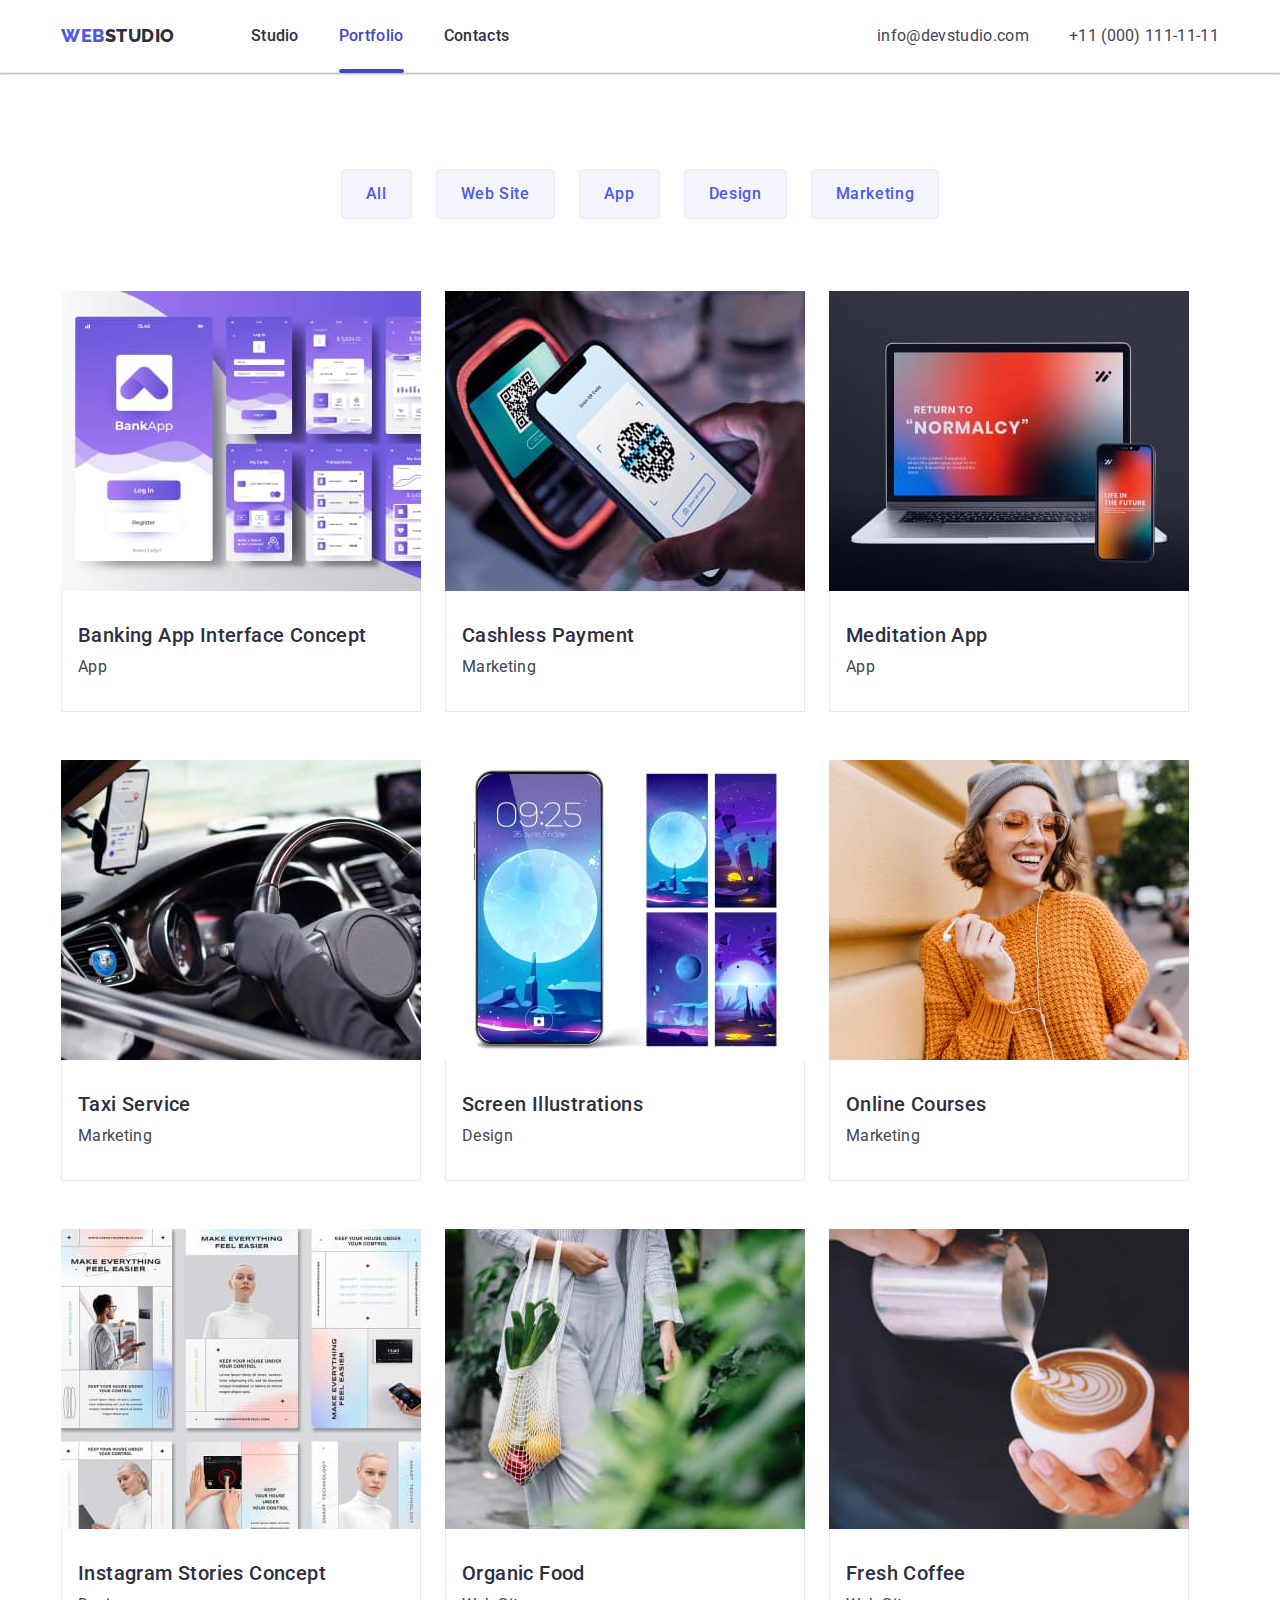
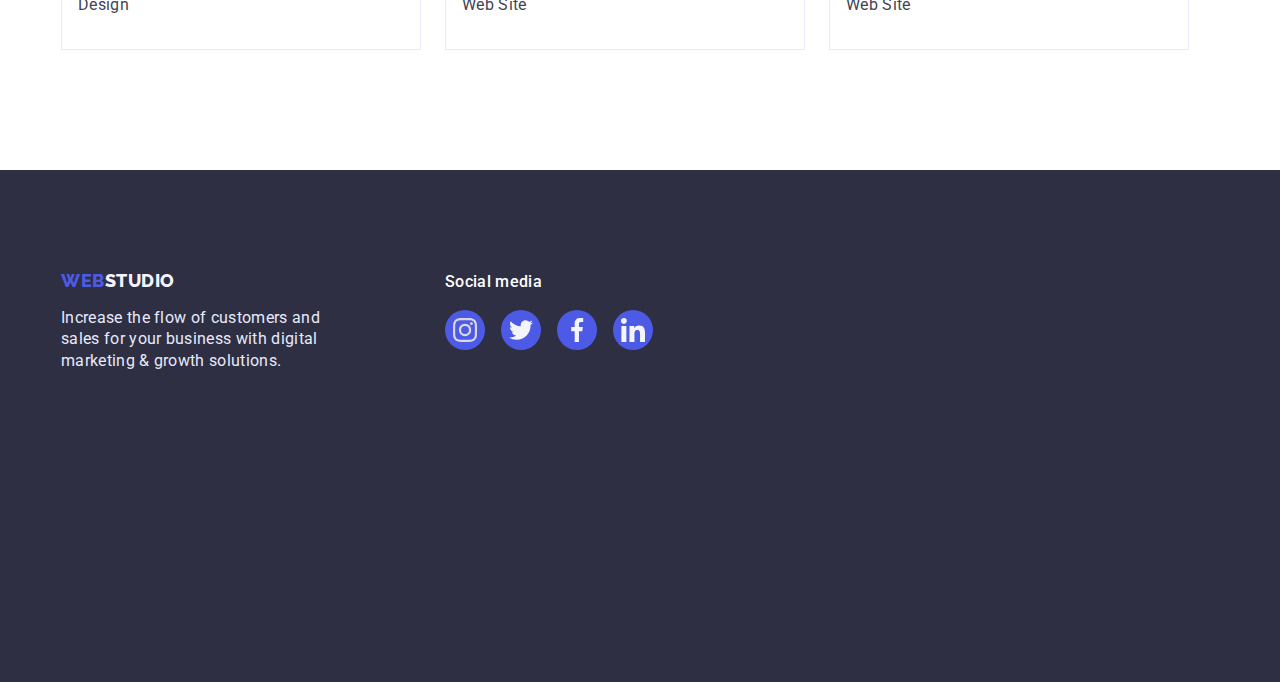
==== portfolio.html @ 30a54fb8 "summary" ====
<!DOCTYPE html>
<html lang="en">
  <head>
    <meta charset="UTF-8" />
    <meta http-equiv="X-UA-Compatible" content="IE=edge" />
    <meta name="viewport" content="width=device-width, initial-scale=1.0" />
    <title>Portfolio</title>
    <link rel="preconnect" href="https://fonts.googleapis.com" />
    <link rel="preconnect" href="https://fonts.gstatic.com" crossorigin />
    <link
      href="https://fonts.googleapis.com/css2?family=Raleway:wght@800&family=Roboto:wght@400;500;700&display=swap"
      rel="stylesheet"
    />
    <link
      rel="stylesheet"
      href="https://cdnjs.cloudflare.com/ajax/libs/modern-normalize/1.1.0/modern-normalize.min.css"
      integrity="sha512-wpPYUAdjBVSE4KJnH1VR1HeZfpl1ub8YT/NKx4PuQ5NmX2tKuGu6U/JRp5y+Y8XG2tV+wKQpNHVUX03MfMFn9Q=="
      crossorigin="anonymous"
      referrerpolicy="no-referrer"
    />
    <link
      rel="stylesheet"
      href="https://cdnjs.cloudflare.com/ajax/libs/animate.css/4.1.1/animate.min.css"
    />
    <link rel="stylesheet" href="./css/styles.css" />
  </head>
  <body>
    <!--Header-->
    <header class="header">
      <div class="container header-container">
        <nav class="site-nav">
          <a href="./index.html" class="logo-link logo-web link"
            >Web<span class="logo-studio">Studio</span></a
          >
          <!--navigation list-->
          <ul class="header-list list">
            <li class="header-item">
              <a class="header-link link" href="./index.html">Studio</a>
            </li>
            <li class="header-item">
              <a class="header-link link current" href="./portfolio.html"
                >Portfolio</a
              >
            </li>
            <li class="header-item">
              <a class="header-link link" href="">Contacts</a>
            </li>
          </ul>
        </nav>
        <address class="address">
          <ul class="contact-list list">
            <li class="contact-item">
              <a href="mailto:info@devstudio.com" class="contact link"
                >info@devstudio.com</a
              >
            </li>
            <li class="contact-item">
              <a href="tel:+110001111111" class="contact link"
                >+11 (000) 111-11-11</a
              >
            </li>
          </ul>
        </address>
      </div>
    </header>
    <!--Hero-->
    <main>
      <section class="portfolio">
        <div class="container">
          <h1 hidden>Field of activity</h1>
          <ul class="list-button list">
            <li class="button-nav">
              <button class="portfolio-modal-btn" type="button">All</button>
            </li>
            <li class="button-nav">
              <button class="portfolio-modal-btn" type="button">
                Web Site
              </button>
            </li>
            <li class="button-nav">
              <button class="portfolio-modal-btn" type="button">App</button>
            </li>
            <li class="button-nav">
              <button class="portfolio-modal-btn" type="button">Design</button>
            </li>
            <li class="button-nav">
              <button class="portfolio-modal-btn" type="button">
                Marketing
              </button>
            </li>
          </ul>
          <ul class="list row-cards-list">
            <li class="row-cards">
              <a href="" class="row-cards-link link">
                <div class="cards-top-wrap">
                  <img
                    src="./images/banking.jpg"
                    alt="service"
                    width="360"
                    height="300"
                  />
                  <p class="cards-cover-text">
                    14 Stylish and User-Friendly App Design Concepts · Task
                    Manager App · Calorie Tracker App · Exotic Fruit Ecommerce
                    App · Cloud Storage App
                  </p>
                </div>
                <div class="cards-container">
                  <h2 class="hero-media-img-title">
                    Banking App Interface Concept
                  </h2>
                  <p class="section-img-description">App</p>
                </div></a
              >
            </li>
            <li class="row-cards">
              <a href="" class="row-cards-link link">
                <div class="cards-top-wrap">
                  <img
                    src="./images/payment.jpg"
                    alt="cashless"
                    width="360"
                    height="300"
                  />
                  <p class="cards-cover-text">
                    14 Stylish and User-Friendly App Design Concepts · Task
                    Manager App · Calorie Tracker App · Exotic Fruit Ecommerce
                    App · Cloud Storage App
                  </p>
                </div>
                <div class="cards-container">
                  <h2 class="hero-media-img-title">Cashless Payment</h2>
                  <p class="section-img-description">Marketing</p>
                </div></a
              >
            </li>
            <li class="row-cards">
              <a href="" class="row-cards-link link"
                ><div class="cards-top-wrap">
                  <img
                    src="./images/add.jpg"
                    alt="meditation"
                    width="360"
                    height="300"
                  />
                  <p class="cards-cover-text">
                    14 Stylish and User-Friendly App Design Concepts · Task
                    Manager App · Calorie Tracker App · Exotic Fruit Ecommerce
                    App · Cloud Storage App
                  </p>
                </div>
                <div class="cards-container">
                  <h2 class="hero-media-img-title">Meditation App</h2>
                  <p class="section-img-description">App</p>
                </div></a
              >
            </li>
            <li class="row-cards">
              <a href="" class="row-cards-link link"
                ><div class="cards-top-wrap">
                  <img
                    src="./images/taxi.jpg"
                    alt="taxiservice"
                    width="360"
                    height="300"
                  />
                  <p class="cards-cover-text">
                    14 Stylish and User-Friendly App Design Concepts · Task
                    Manager App · Calorie Tracker App · Exotic Fruit Ecommerce
                    App · Cloud Storage App
                  </p>
                </div>
                <div class="cards-container">
                  <h2 class="hero-media-img-title">Taxi Service</h2>
                  <p class="section-img-description">Marketing</p>
                </div></a
              >
            </li>
            <li class="row-cards">
              <a href="" class="row-cards-link link"
                ><div class="cards-top-wrap">
                  <img
                    src="./images/screen.jpg"
                    alt="illustration"
                    width="360"
                    height="300"
                  />
                  <p class="cards-cover-text">
                    14 Stylish and User-Friendly App Design Concepts · Task
                    Manager App · Calorie Tracker App · Exotic Fruit Ecommerce
                    App · Cloud Storage App
                  </p>
                </div>
                <div class="cards-container">
                  <h2 class="hero-media-img-title">Screen Illustrations</h2>
                  <p class="section-img-description">Design</p>
                </div></a
              >
            </li>
            <li class="row-cards">
              <a href="" class="row-cards-link link"
                ><div class="cards-top-wrap">
                  <img
                    src="./images/onlinecourses.jpg"
                    alt="courses"
                    width="360"
                    height="300"
                  />
                  <p class="cards-cover-text">
                    14 Stylish and User-Friendly App Design Concepts · Task
                    Manager App · Calorie Tracker App · Exotic Fruit Ecommerce
                    App · Cloud Storage App
                  </p>
                </div>
                <div class="cards-container">
                  <h2 class="hero-media-img-title">Online Courses</h2>
                  <p class="section-img-description">Marketing</p>
                </div></a
              >
            </li>
            <li class="row-cards">
              <a href="" class="row-cards-link link"
                ><div class="cards-top-wrap">
                  <img
                    src="./images/instagram.jpg"
                    alt="storiescontent"
                    width="360"
                    height="300"
                  />
                  <p class="cards-cover-text">
                    14 Stylish and User-Friendly App Design Concepts · Task
                    Manager App · Calorie Tracker App · Exotic Fruit Ecommerce
                    App · Cloud Storage App
                  </p>
                </div>
                <div class="cards-container">
                  <h2 class="hero-media-img-title">
                    Instagram Stories Concept
                  </h2>
                  <p class="section-img-description">Design</p>
                </div></a
              >
            </li>
            <li class="row-cards">
              <a href="" class="row-cards-link link"
                ><div class="cards-top-wrap">
                  <img
                    src="./images/organicfood.jpg"
                    alt="organicfood"
                    width="360"
                    height="300"
                  />
                  <p class="cards-cover-text">
                    14 Stylish and User-Friendly App Design Concepts · Task
                    Manager App · Calorie Tracker App · Exotic Fruit Ecommerce
                    App · Cloud Storage App
                  </p>
                </div>
                <div class="cards-container">
                  <h2 class="hero-media-img-title">Organic Food</h2>
                  <p class="section-img-description">Web Site</p>
                </div></a
              >
            </li>
            <li class="row-cards">
              <a href="" class="row-cards-link link"
                ><div class="cards-top-wrap">
                  <img
                    src="./images/coffee.jpg"
                    alt="freshcofee"
                    width="360"
                    height="300"
                  />
                  <p class="cards-cover-text">
                    14 Stylish and User-Friendly App Design Concepts · Task
                    Manager App · Calorie Tracker App · Exotic Fruit Ecommerce
                    App · Cloud Storage App
                  </p>
                </div>
                <div class="cards-container">
                  <h2 class="hero-media-img-title">Fresh Coffee</h2>
                  <p class="section-img-description">Web Site</p>
                </div></a
              >
            </li>
          </ul>
        </div>
      </section>
    </main>
    <footer class="footer logo-link">
      <div class="footer-wrap container">
        <div>
          <a href="./index.html" class="logo-web link"
            >Web<span class="logo-studio-footer">studio</span></a
          >
          <p class="footer-text">
            Increase the flow of customers and sales for your business with
            digital marketing & growth solutions.
          </p>
        </div>
        <div class="social-nav">
          <h3 class="social-text">Social media</h3>
          <ul class="footer-soc-list list">
            <li class="footer-soc-item">
              <a href="" class="footer-soc-link link">
                <svg width="24" height="24" class="footer-soc-icon">
                  <use href="./images/icons.svg#icon-instagram"></use>
                </svg>
              </a>
            </li>
            <li class="footer-soc-item">
              <a href="" class="footer-soc-link link">
                <svg width="24" height="24" class="footer-soc-icon">
                  <use href="./images/icons.svg#icon-twitter"></use>
                </svg>
              </a>
            </li>
            <li class="footer-soc-item">
              <a href="" class="footer-soc-link link">
                <svg width="24" height="24" class="footer-soc-icon">
                  <use href="./images/icons.svg#icon-facebook"></use>
                </svg>
              </a>
            </li>
            <li class="footer-soc-item">
              <a href="" class="footer-soc-link link">
                <svg width="24" height="24" class="footer-soc-icon">
                  <use href="./images/icons.svg#icon-linkedin"></use>
                </svg>
              </a>
            </li>
          </ul>
        </div>
      </div>
    </footer>
  </body>
</html>
---- css/styles.css ----
:root {
  --main-title-color: #ffffff;
  --main-second-color: #2e2f42;
  --main-btn-color: #4d5ae5;
  --second-btn-color: #404bbf;
}

p,
h1,
h2,
h3,
h4,
h5,
h6 {
  margin: 0;
}

ul {
  padding-left: 0;
  margin: 0;
}

button {
  cursor: pointer;
}

address {
  font-style: normal;
}

body {
  font-family: "Roboto", sans-serif;
  font-style: normal;
  color: #434455;
  margin: 0;
}

img {
  display: block;
  max-width: 100%;
  height: auto;
}

.list {
  list-style: none;
}

.link {
  text-decoration: none;
}

.container {
  max-width: 1158px;
  padding-left: 15px;
  padding-right: 15px;
  margin: 0 auto;
}

/*======================Header===================*/

.header {
  border-bottom: 1px solid #e7e9fc;
  box-shadow: 0px 2px 1px rgba(46, 47, 66, 0.08),
    0px 1px 1px rgba(46, 47, 66, 0.16), 0px 1px 6px rgba(46, 47, 66, 0.08);
  padding-top: 24px;
  padding-bottom: 24px;
}

.header-container {
  display: flex;
}

.site-nav {
  display: flex;
  align-items: center;
  margin-right: auto;
}

.logo-link {
  margin-right: 76px;
}

.logo-web {
  font-family: "Raleway", sans-serif;
  color: #4d5ae5;
  text-transform: uppercase;
  font-weight: 800;
  font-size: 18px;
  line-height: 1.17;
  letter-spacing: 0.03em;
}

.logo-studio {
  color: #2e2f42;
}

.logo-studio-footer {
  color: #f4f4fd;
}

.header-list {
  display: flex;
  gap: 40px;
}

.header-link {
  display: block;
  position: relative;
  font-weight: 500;
  font-size: 16px;
  line-height: 1.5;
  letter-spacing: 0.02em;
  color: #2e2f42;
  transition: color 250ms;
  transition-timing-function: cubic-bezier(0.4, 0, 0.2, 1);
}

.header-link:hover,
.header-link:focus {
  color: #404bbf;
}

.header-link.current {
  color: #404bbf;
}

.current::after {
  content: "";
  position: absolute;
  width: 100%;
  height: 4px;
  left: 0px;
  bottom: 0;
  top: 45px;
  display: block;
  background-color: #404bbf;
  border-radius: 2px;
}

.contact-list {
  display: flex;
  gap: 40px;
}

.contact {
  font-size: 16px;
  line-height: 1.5;
  letter-spacing: 0.02em;
  color: #434455;
}

.contact:hover,
.contact:focus {
  color: #404bbf;
  transition: color 250ms;
  transition-timing-function: cubic-bezier(0.4, 0, 0.2, 1);
}

.contact-item {
  font-style: normal;
  margin-left: auto;
}

/*======================Hero=====================*/

.hero {
  background-color: #2e2f42;
  background-image: linear-gradient(
      rgba(46, 47, 66, 0.7),
      rgba(46, 47, 66, 0.7)
    ),
    url(../images/hero-bg.jpg);
  background-repeat: no-repeat;
  background-position: center;
  margin: 0 auto;
  max-width: 1440px;
  height: 600px;
  padding-top: 188px;
  padding-bottom: 188px;
}

.hero-top-title {
  font-weight: 700;
  font-size: 56px;
  line-height: 1.07;
  text-align: center;
  letter-spacing: 0.02em;
  color: var(--main-title-color);
  margin: 0 auto;
  white-space: pre-line;
  margin-bottom: 48px;
  max-width: 496px;
  height: 120px;
  left: 472px;
  top: 260px;
}

.modal-btn {
  min-width: 169px;
  height: 56px;
  font-family: "Roboto", sans-serif;
  font-weight: 500;
  font-size: 16px;
  line-height: 1.5;
  letter-spacing: 0.04em;
  cursor: pointer;
  color: var(--main-title-color);
  background: #4d5ae5;
  box-shadow: 0px 4px 4px rgba(0, 0, 0, 0.15);
  border-radius: 4px;
  border: none;
  display: block;
  margin: 0 auto;
}
.modal-btn:hover,
.modal-btn:focus {
  color: #ffffff;
  background: #404bbf;

  transition: color 250ms;
  transition-timing-function: cubic-bezier(0.4, 0, 0.2, 1);
}

.about {
  padding-top: 120px;
  padding-bottom: 120px;
}

.hero-list {
  display: flex;
  justify-content: space-between;
  gap: 24px;
}

.info-list {
  width: calc((100% - 72px) / 4);
  max-width: 264px;
}

.hero-second-title {
  font-weight: 500;
  font-size: 20px;
  line-height: 1.2;
  letter-spacing: 0.02em;
  color: #2e2f42;
  margin-top: 8px;
  margin-bottom: 8px;
}

.section-description {
  font-size: 16px;
  line-height: 1.33;
  letter-spacing: 0.02em;
  margin-bottom: 8px;
}

.hero-feature {
}
.feature-list {
  display: flex;
  justify-content: center;
  margin-bottom: 8px;
}

.feature-item {
  width: 264px;
  height: 112px;
}

.feature-link {
  width: 100%;
  height: 100%;
  background-color: brown;
  display: flex;
  align-items: center;
  justify-content: center;
  background-color: #f4f4fd;
  border-radius: 4px;
}
.feature-icons {
}

.about-work {
  padding-bottom: 120px;
}

.hero-main-title {
  font-weight: 700;
  font-size: 36px;
  line-height: 1.11;
  text-align: center;
  letter-spacing: 0.02em;
  text-transform: capitalize;
  color: #2e2f42;
  text-align: center;
  margin-bottom: 72px;
}

.about-list {
  display: flex;
  gap: 24px;
  justify-content: space-between;
}

.about-team {
  padding-top: 120px;
  padding-bottom: 120px;
  background-color: #f4f4fd;
}

.about-item {
  width: calc((100% - 48px) / 3);
  background-color: #ffffff;
  box-shadow: 0px 1px 6px rgba(46, 47, 66, 0.08),
    0px 1px 1px rgba(46, 47, 66, 0.16), 0px 2px 1px rgba(46, 47, 66, 0.08);
  border-radius: 0px 0px 4px 4px;
}

.hero-text {
  display: flex;
  flex-direction: column;
  justify-content: center;
  align-items: center;
  padding: 32px 16px;
}

.team-soc-list {
  display: flex;
  justify-content: center;
  gap: 24px;
}

.taem-soc-item {
  height: 40px;
  width: 40px;
}

.team-soc-link {
  width: 100%;
  height: 100%;
  border-radius: 50%;
  background-color: #4d5ae5;
  display: flex;
  align-items: center;
  justify-content: center;
  color: #ffffff;
}

.team-soc-icon {
  fill: currentColor;
}
.team-soc-link:hover {
  background-color: #404bbf;
  color: #ffffff;
  transition: transform 250ms cubic-bezier(0.4, 0, 0.2, 1), linear;
}

.сustomers {
  position: relative;
  background-color: #ffffff;
  text-align: center;
  padding-top: 120px;
  padding-bottom: 120px;
}

.сustomers-logo {
  display: flex;
  flex-direction: row;
  align-items: center;
  justify-content: space-between;
  cursor: pointer;
  padding: 0px;
  gap: 24px;
  width: 1128px;
  height: 88px;
  left: 156px;
}

.сustomers-item {
  top: 16px;
  left: 32px;
  width: 168px;
  height: 88px;
}

.сustomers-link {
  width: 100%;
  height: 100%;
  border-radius: 50%;
  display: flex;
  border: 1px solid #8e8f99;
  border-radius: 4px;
  align-items: center;
  justify-content: center;
  fill: #4d5ae5;
}

.сustomers-icon {
  fill: #8e8f99;
}
.сustomers-link:hover {
  border-color: #4d5ae5;
  transition: transform 250ms cubic-bezier(0.4, 0, 0.2, 1), linear;
}

.сustomers-link:hover .сustomers-icon {
  fill: #4d5ae5;
}

/*======================footer=====================*/
.footer {
  background-color: #2e2f42;
  height: 312px;
  margin-right: auto;
  padding-top: 100px;
  padding-bottom: 100px;
}
.footer-wrap {
  display: flex;
  gap: 120;
}

.footer-text {
  font-style: normal;
  font-weight: 400;
  font-size: 16px;
  line-height: 1.33;
  letter-spacing: 0.02em;
  color: #e7e9fc;
  display: flex;
  max-width: 264px;
  margin-top: 16px;
  margin-right: 120px;
}

.social-nav {
  align-items: center;
  margin-right: auto;
  padding-bottom: 132px;
}

.social-text {
  font-style: normal;
  font-weight: 500;
  font-size: 16px;
  line-height: 1.5;
  letter-spacing: 0.02em;
  color: #ffffff;
}

.footer-soc-list {
  display: inline-flex;
  margin-top: 16px;
  gap: 16px;
}

.footer-soc-item {
  height: 40px;
  width: 40px;
}
.footer-soc-link {
  width: 100%;
  height: 100%;
  border-radius: 50%;
  background-color: #4d5ae5;
  display: flex;
  align-items: center;
  justify-content: center;
}

.footer-soc-icon {
  fill: currentColor;
}
.footer-soc-link:hover {
  background-color: #31d0aa;
  transition: transform 250ms cubic-bezier(0.4, 0, 0.2, 1), linear;
}

.footer-soc-link:hover .footer-soc-icon {
  fill: #8e8f99;
}

/*==================portfolio===============*/

.portfolio {
  padding-top: 96px;
  padding-bottom: 120px;
}

.list-button {
  display: flex;
  gap: 24px;
  margin-bottom: 72px;
  justify-content: center;
}

.portfolio-modal-btn {
  font-family: "Roboto", sans-serif;
  font-style: normal;
  font-weight: 500;
  font-size: 16px;
  line-height: 1.5;
  letter-spacing: 0.04em;
  color: #4d5ae5;
  background-color: #f4f4fd;
  border: 1px solid #e7e9fc;
  border-radius: 4px;
  cursor: pointer;
  margin: 0 auto;
  padding: 12px 24px;
}

.portfolio-modal-btn:hover,
.portfolio-modal-btn:focus {
  color: #ffffff;
  background-color: #404bbf;
  box-shadow: 0px 3px 1px rgba(0, 0, 0, 0.1), 0px 2px 1px rgba(0, 0, 0, 0.08),
    0px 2px 2px rgba(0, 0, 0, 0.12);
  transition: transform 2500ms cubic-bezier(0.4, 0, 0.2, 1), linear;
}

.row-cards-list {
  display: flex;
  flex-wrap: wrap;
  column-gap: 24px;
  row-gap: 48px;
}

.row-cards {
  width: calc(100% - 48 / 3);
  cursor: pointer;
}

.row-cards-link {
  display: block;
}

.row-cards-link:hover,
.row-cards-link:focus {
  box-shadow: 0px 1px 6px rgba(46, 47, 66, 0.08),
    0px 1px 1px rgba(46, 47, 66, 0.16), 0px 2px 1px rgba(46, 47, 66, 0.08);
}

.row-cards:hover .cards-cover-text {
  transform: translateY(0%);
  transition: transform 300ms linear;
}

.cards-top-wrap {
  position: relative;
  overflow: hidden;
}

.cards-cover-text {
  position: absolute;
  top: 0;
  font-style: normal;
  font-weight: 400;
  font-size: 16px;
  line-height: 1.5;
  letter-spacing: 0.02em;
  padding-top: 40px;
  padding-left: 32px;
  padding-right: 32px;
  color: #f4f4fd;
  background: #4d5ae5;
  height: 100%;
  transform: translateY(100%);
}
.cards-container {
  background-color: #ffffff;
  border: 1px solid #e7e9fc;
  border-top: none;
  padding-top: 32px;
  padding-bottom: 32px;
  padding-left: 16px;
}

.hero-media-img-title {
  font-weight: 500;
  font-size: 20px;
  line-height: 1.2;
  letter-spacing: 0.02em;
  color: #2e2f42;
  margin-bottom: 8px;
}

.section-img-description {
  font-size: 16px;
  line-height: 1.5;
  letter-spacing: 0.02em;
  color: #434455;
}
.backdrop {
  position: fixed;
  top: 0;
  width: 100%;
  height: 100%;
  padding-top: 88px;
  padding-bottom: 16px;
  background-color: rgba(46, 47, 66, 0.4);
  background: 0px 1px 1px rgba(0, 0, 0, 0.14), 0px 1px 3px rgba(0, 0, 0, 0.12),
    0px 2px 1px rgba(0, 0, 0, 0.2);
  transition: opacity 300ms linear, visibility 300ms linear;
}
.modal {
  width: 408px;
  min-height: 576px;
  left: 516px;
  top: 88px;
  background-color: #fcfcfc;
  border-radius: 4px;
  position: absolute;
  top: 50%;
  left: 50%;
  transform: translate(-50%, -50%) scaleY(1);
  transition: transform 300ms linear;
  padding: 24px;
}

.modal-close {
  display: flex;
  position: absolute;
  top: 24px;
  right: 24px;
  width: 24px;
  height: 24px;
  border-radius: 50%;
  align-items: center;
  justify-content: center;
  background: #e7e9fc;
  border: 1px solid rgba(0, 0, 0, 0.1);
  padding: 8px;
}

.modal-close-icon {
  top: 8px;
  left: 8px;
}

.backdrop.is-hidden .modal {
  transform: translate(-50%, -50%) scaleY(0);
}

.is-hidden {
  opacity: 0;
  visibility: hidden;
  pointer-events: none;
}
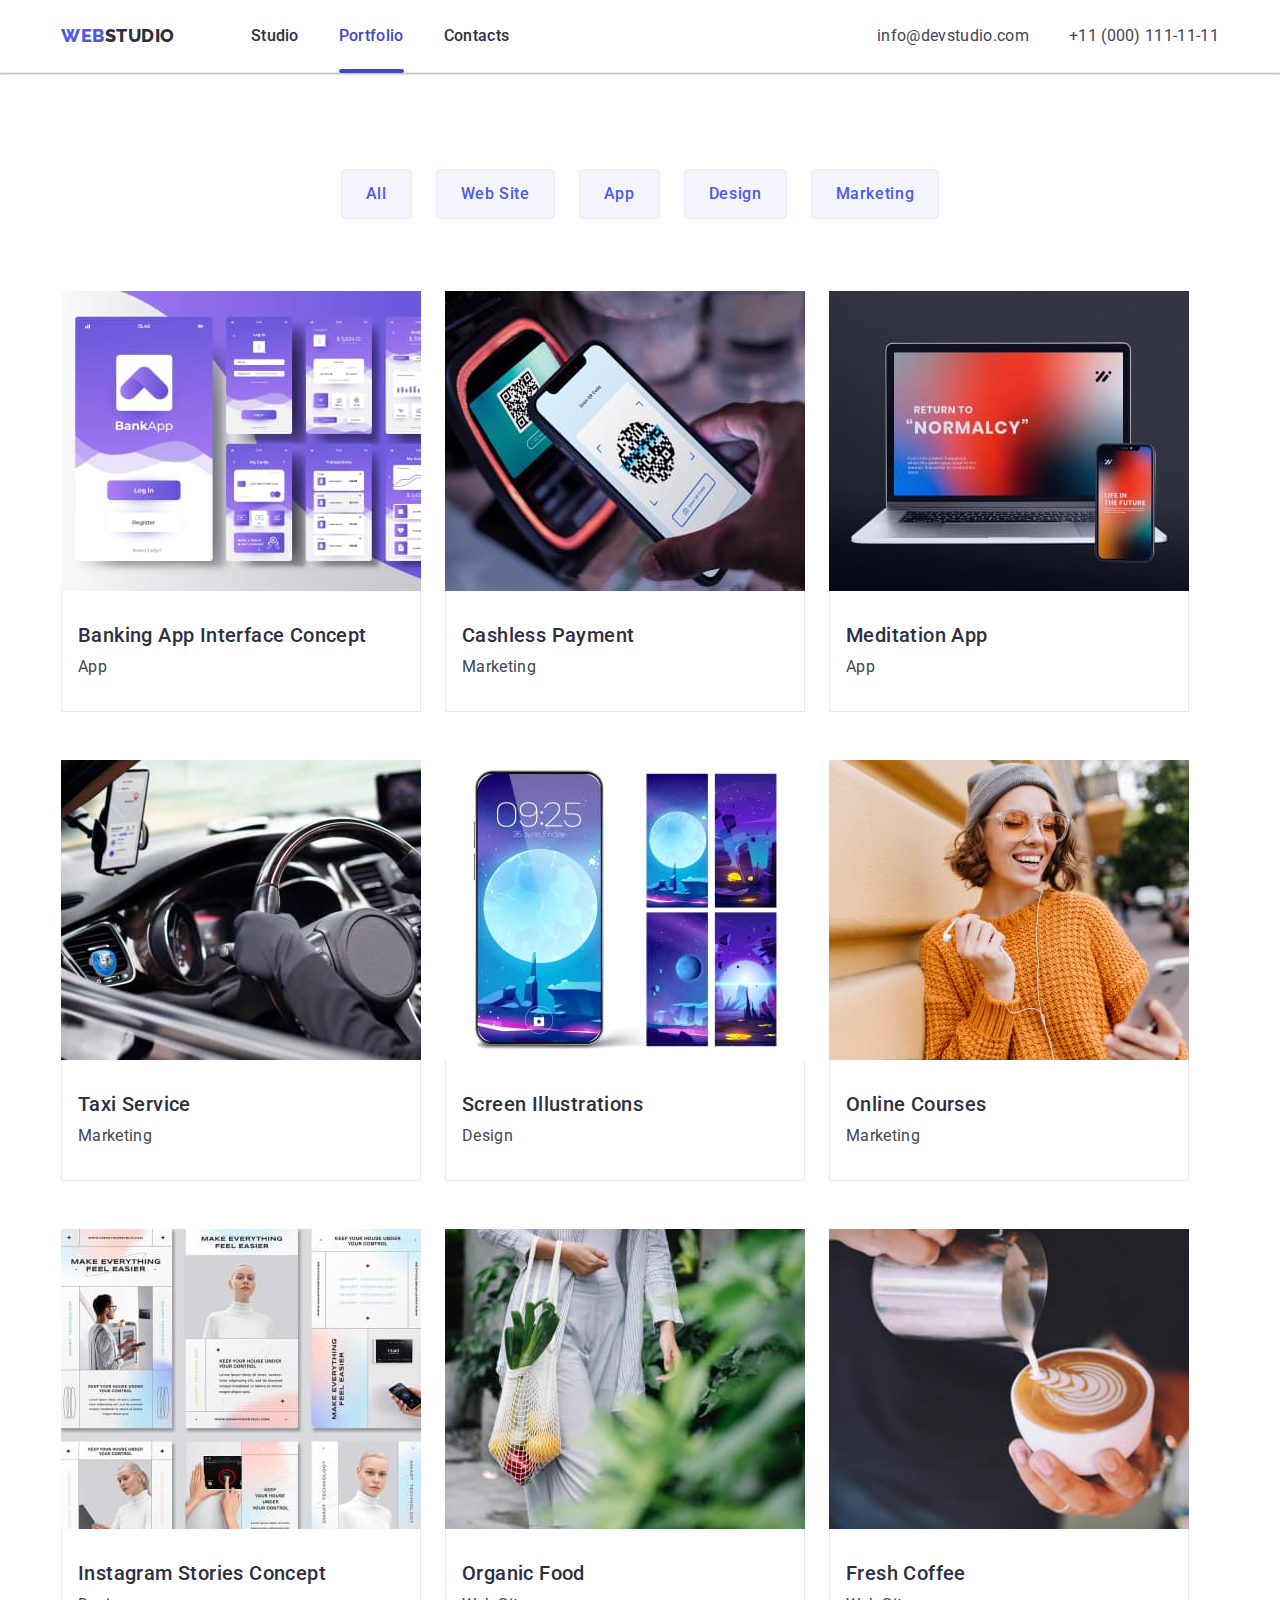
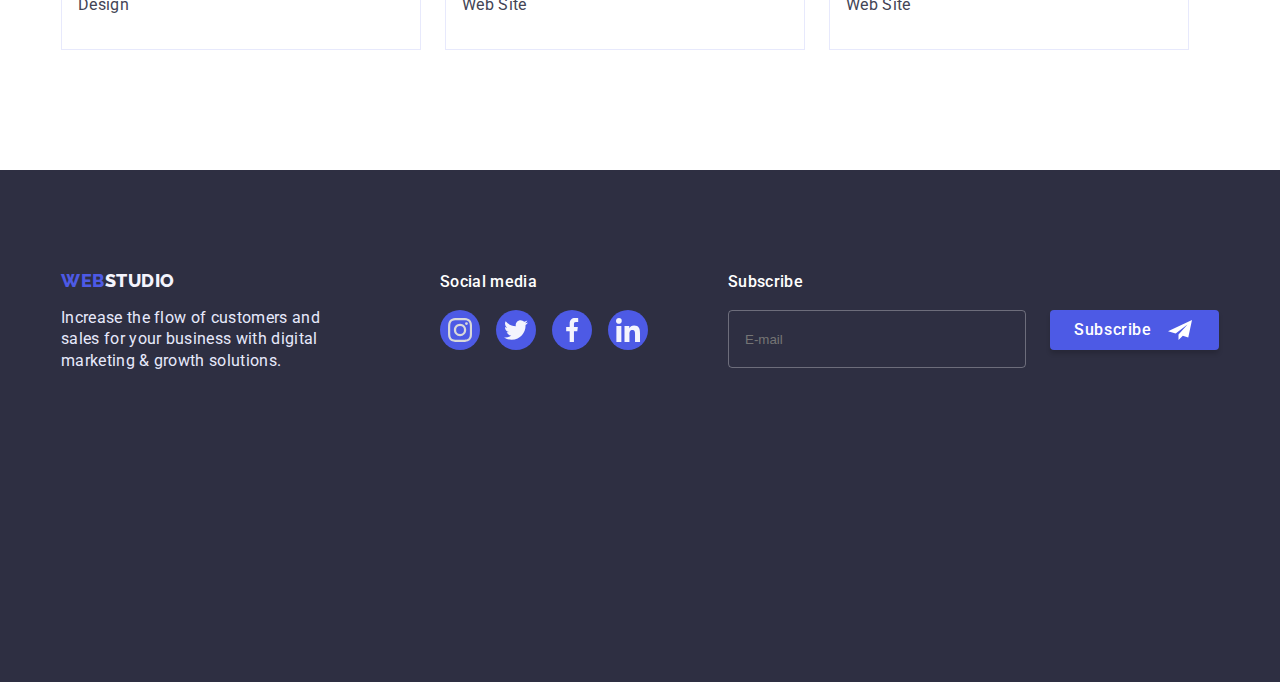
==== commit f1eeb076: "summary" ====
--- a/portfolio.html
+++ b/portfolio.html
@@ -331,7 +331,20 @@
             </li>
           </ul>
         </div>
-      </div>
+        <div class="footer-component">
+          <h3 class="component-text">Subscribe</h3>
+          <form class="component-form">
+           <div class="component-field">
+           <input class="component-input" type="email" id="user-subscribe" name="user-subscribe" placeholder="E-mail">
+           <button type="submit" class="modal-btn component-btn-input">
+            Subscribe
+           <svg width="24" height="24" class="component-icon">
+            <use href="./images/icons-6.svg#icon-Frame-3"></use>
+           </svg></button>
+          </div>
+        </div>
+     </div>
+      </form>
     </footer>
   </body>
 </html>
--- a/css/styles.css
+++ b/css/styles.css
@@ -39,6 +39,20 @@
   display: block;
   max-width: 100%;
   height: auto;
+}
+
+.visually-hidden {
+  position: absolute;
+  width: 1px;
+  height: 1px;
+  margin: -1px;
+  border: 0;
+  padding: 0;
+
+  white-space: nowrap;
+  clip-path: inset(100%);
+  clip: rect(0 0 0 0);
+  overflow: hidden;
 }
 
 .list {
@@ -254,8 +268,6 @@
   margin-bottom: 8px;
 }
 
-.hero-feature {
-}
 .feature-list {
   display: flex;
   justify-content: center;
@@ -276,8 +288,6 @@
   justify-content: center;
   background-color: #f4f4fd;
   border-radius: 4px;
-}
-.feature-icons {
 }
 
 .about-work {
@@ -417,7 +427,6 @@
 }
 .footer-wrap {
   display: flex;
-  gap: 120;
 }
 
 .footer-text {
@@ -478,6 +487,67 @@
 
 .footer-soc-link:hover .footer-soc-icon {
   fill: #8e8f99;
+}
+
+.footer-component {
+  align-items: center;
+  margin-left: 80px;
+  padding-bottom: 132px;
+}
+.component-text {
+  font-style: normal;
+  font-weight: 500;
+  font-size: 16px;
+  line-height: 1.5;
+  letter-spacing: 0.02em;
+  display: flex;
+  color: #ffffff;
+  text-align: center;
+  margin-bottom: 16px;
+}
+
+.component-form {
+  display: flex;
+}
+
+.component-field {
+  display: flex;
+}
+
+.component-input {
+  padding: 8px 16px 8px 16px;
+  border: 1px solid rgba(255, 255, 255, 0.3);
+  border-radius: 4px;
+  background-color: transparent;
+  width: 264px;
+  height: 40px;
+  margin-right: 24px;
+  color: #f4f4fd;
+  outline: transparent;
+  transition: border-color 250ms cubic-bezier(0.4, 0, 0.2, 1);
+}
+
+.component-btn-input {
+  width: 165px;
+  height: 40px;
+  padding: 8px 24px;
+  background-color: #4d5ae5;
+  border-radius: 4px;
+  border: transparent;
+  display: flex;
+  gap: 16px;
+  font-weight: 500;
+  font-size: 16px;
+  line-height: 1.5;
+  text-align: center;
+  letter-spacing: 0.04em;
+  color: #ffffff;
+  transition: background-color 250ms cubic-bezier(0.4, 0, 0.2, 1);
+}
+
+.component-icon {
+  top: 8px;
+  left: 117px;
 }
 
 /*==================portfolio===============*/
@@ -591,6 +661,7 @@
   letter-spacing: 0.02em;
   color: #434455;
 }
+
 .backdrop {
   position: fixed;
   top: 0;
@@ -603,34 +674,42 @@
     0px 2px 1px rgba(0, 0, 0, 0.2);
   transition: opacity 300ms linear, visibility 300ms linear;
 }
+
 .modal {
   width: 408px;
   min-height: 576px;
-  left: 516px;
-  top: 88px;
   background-color: #fcfcfc;
+  box-shadow: 0px 1px 1px rgb(0 0 0 / 14%), 0px 1px 3px rgb(0 0 0 / 12%),
+    0px 2px 1px rgb(0 0 0 / 20%);
   border-radius: 4px;
   position: absolute;
   top: 50%;
   left: 50%;
   transform: translate(-50%, -50%) scaleY(1);
-  transition: transform 300ms linear;
+  transition: transform 250ms cubic-bezier(0.4, 0, 0.2, 1);
   padding: 24px;
 }
 
 .modal-close {
   display: flex;
-  position: absolute;
-  top: 24px;
-  right: 24px;
+  margin-left: auto;
   width: 24px;
   height: 24px;
   border-radius: 50%;
-  align-items: center;
-  justify-content: center;
-  background: #e7e9fc;
+  background-color: #e7e9fc;
   border: 1px solid rgba(0, 0, 0, 0.1);
-  padding: 8px;
+  display: flex;
+  align-items: center;
+  justify-content: center;
+  fill: #000000;
+  transition: background-color 250ms cubic-bezier(0.4, 0, 0.2, 1),
+    fill 250ms cubic-bezier(0.4, 0, 0.2, 1);
+}
+
+.modal-close:hover,
+.modal-close:focus {
+  background-color: #404bbf;
+  fill: #ffffff;
 }
 
 .modal-close-icon {
@@ -647,3 +726,138 @@
   visibility: hidden;
   pointer-events: none;
 }
+
+.modal-title {
+  font-style: normal;
+  font-size: 16px;
+  font-weight: 500;
+  line-height: 1.5;
+  letter-spacing: 0.02em;
+  width: 360px;
+  height: 24px;
+  text-align: center;
+  color: #2e2f42;
+  margin-top: 24px;
+  margin-bottom: 16px;
+}
+
+.modal-input {
+  width: 100%;
+  height: 40px;
+  left: 32px;
+  top: 18px;
+  border: 1px solid rgba(46, 47, 66, 0.4);
+  border-radius: 4px;
+  padding-left: 38px;
+  font-weight: 400;
+  font-size: 12px;
+  line-height: 1.17;
+  letter-spacing: 0.04em;
+  outline: transparent;
+}
+
+.modal-input::placeholder {
+  font-size: 12px;
+  color: rgba(46, 47, 66, 0.4);
+}
+
+.modal-lable-text {
+  display: inline-block;
+  margin-bottom: 4px;
+  font-weight: 400;
+  font-size: 12px;
+  line-height: 1.17;
+  letter-spacing: 0.04em;
+  color: #8e8f99;
+}
+
+.modal-input-icon {
+  position: absolute;
+  left: 16px;
+  top: 50%;
+  transform: translateY(-50%);
+}
+
+.modal-input:focus {
+  border-color: #4d5ae5;
+}
+
+.modal-input:focus + .modal-input-icon {
+  fill: #4d5ae5;
+}
+
+.input-wrap {
+  position: relative;
+  margin-bottom: 8px;
+}
+
+.modal-textarea {
+  width: 100%;
+  height: 120px;
+  border: 1px solid rgba(33, 33, 33, 0.2);
+  border-radius: 4px;
+  background-color: transparent;
+  resize: none;
+  outline: transparent;
+  padding-top: 8px;
+  padding-left: 16px;
+  font-weight: 400;
+  font-size: 12px;
+  line-height: 1.17;
+  letter-spacing: 0.04em;
+  transition: border-color 250ms cubic-bezier(0.4, 0, 0.2, 1);
+}
+
+.modal-textarea:focus {
+  border-color: #4d5ae5;
+}
+
+.check-text {
+  font-size: 12px;
+  line-height: 1.17;
+  letter-spacing: 0.04em;
+  color: #8e8f99;
+  display: flex;
+  align-items: center;
+  gap: 8px;
+}
+
+.check-text span {
+  width: 16px;
+  height: 16px;
+  border: 1px solid rgba(46, 47, 66, 0.4);
+  border-radius: 2px;
+  display: flex;
+  align-items: center;
+  justify-content: center;
+  fill: transparent;
+}
+
+.privacy policy {
+  color: #4d5ae5;
+}
+
+.modal-check:checked + .check-text span {
+  background-color: #404bbf;
+  border: none;
+  fill: #f4f4fd;
+}
+
+.modal-btn-input {
+  display: flex;
+  align-items: center;
+  justify-content: center;
+  margin: auto;
+  margin-top: 24px;
+  background: #4d5ae5;
+  width: 169px;
+  height: 56px;
+  box-shadow: 0px 4px 4px rgb(0 0 0 / 15%);
+  border-radius: 4px;
+  border: transparent;
+  color: #ffffff;
+  font-weight: 500;
+  font-size: 16px;
+  line-height: 1.5;
+  transition: background-color 250ms cubic-bezier(0.4, 0, 0.2, 1);
+}
